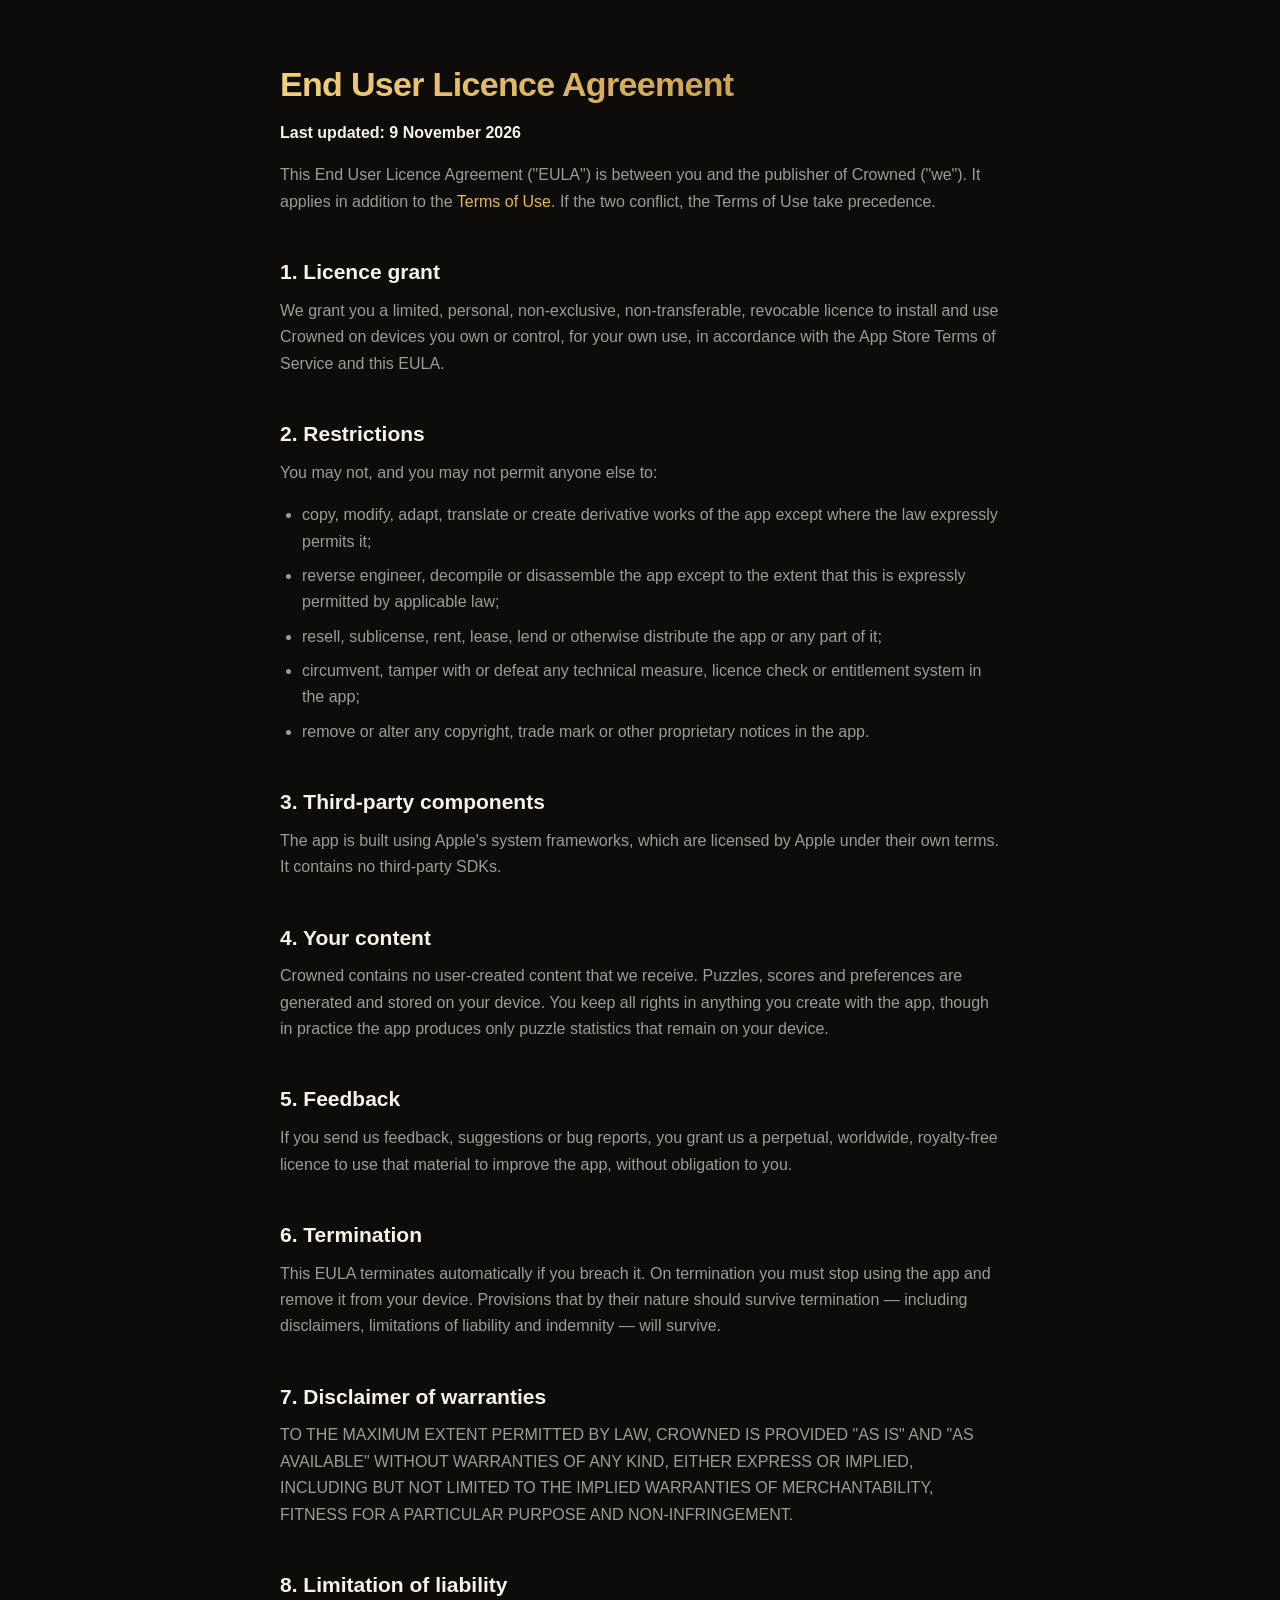
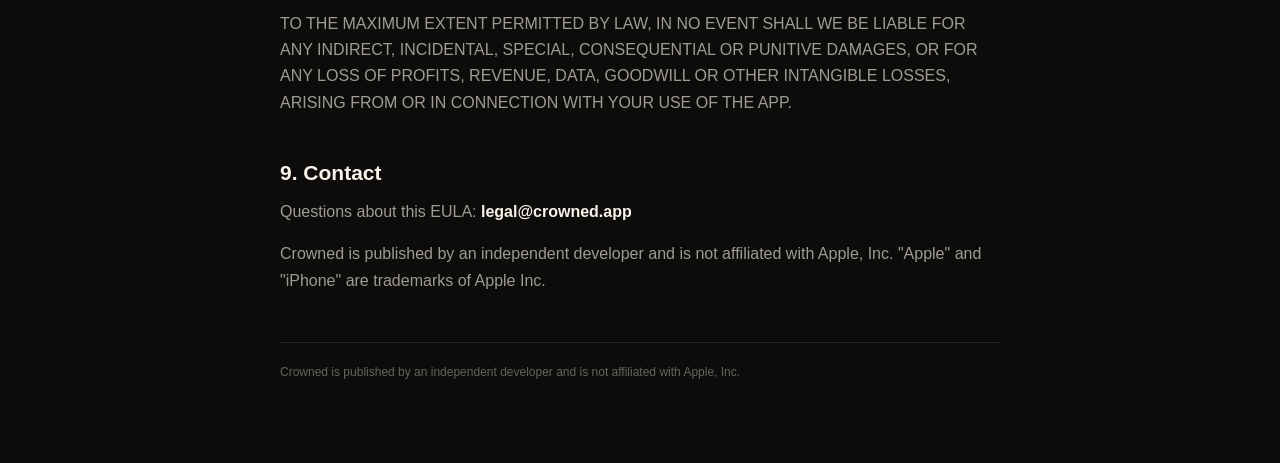
==== eula.html @ 3fae465a "Add legal and support pages for Crowned Privacy policy, terms of use, EULA, support page and landing" ====
<!DOCTYPE html>
<html lang="en">
<head>
<meta charset="utf-8">
<meta name="viewport" content="width=device-width, initial-scale=1">
<title>End User Licence Agreement — Crowned</title>
<meta name="description" content="The licence you accept when you install or use Crowned.">
<meta name="apple-mobile-web-app-capable" content="yes">
<meta name="theme-color" content="#0D0C0A">
<link rel="stylesheet" href="style.css">
</head>
<body>
<main>
<h1>End User Licence Agreement</h1>
<p><strong>Last updated: 9 November 2026</strong></p>
<p>This End User Licence Agreement ("EULA") is between you and the publisher of Crowned ("we"). It applies in addition to the <a href="terms.html">Terms of Use</a>. If the two conflict, the Terms of Use take precedence.</p>

<h2>1. Licence grant</h2>
<p>We grant you a limited, personal, non-exclusive, non-transferable, revocable licence to install and use Crowned on devices you own or control, for your own use, in accordance with the App Store Terms of Service and this EULA.</p>

<h2>2. Restrictions</h2>
<p>You may not, and you may not permit anyone else to:</p>
<ul>
<li>copy, modify, adapt, translate or create derivative works of the app except where the law expressly permits it;</li>
<li>reverse engineer, decompile or disassemble the app except to the extent that this is expressly permitted by applicable law;</li>
<li>resell, sublicense, rent, lease, lend or otherwise distribute the app or any part of it;</li>
<li>circumvent, tamper with or defeat any technical measure, licence check or entitlement system in the app;</li>
<li>remove or alter any copyright, trade mark or other proprietary notices in the app.</li>
</ul>

<h2>3. Third-party components</h2>
<p>The app is built using Apple's system frameworks, which are licensed by Apple under their own terms. It contains no third-party SDKs.</p>

<h2>4. Your content</h2>
<p>Crowned contains no user-created content that we receive. Puzzles, scores and preferences are generated and stored on your device. You keep all rights in anything you create with the app, though in practice the app produces only puzzle statistics that remain on your device.</p>

<h2>5. Feedback</h2>
<p>If you send us feedback, suggestions or bug reports, you grant us a perpetual, worldwide, royalty-free licence to use that material to improve the app, without obligation to you.</p>

<h2>6. Termination</h2>
<p>This EULA terminates automatically if you breach it. On termination you must stop using the app and remove it from your device. Provisions that by their nature should survive termination — including disclaimers, limitations of liability and indemnity — will survive.</p>

<h2>7. Disclaimer of warranties</h2>
<p>TO THE MAXIMUM EXTENT PERMITTED BY LAW, CROWNED IS PROVIDED "AS IS" AND "AS AVAILABLE" WITHOUT WARRANTIES OF ANY KIND, EITHER EXPRESS OR IMPLIED, INCLUDING BUT NOT LIMITED TO THE IMPLIED WARRANTIES OF MERCHANTABILITY, FITNESS FOR A PARTICULAR PURPOSE AND NON-INFRINGEMENT.</p>

<h2>8. Limitation of liability</h2>
<p>TO THE MAXIMUM EXTENT PERMITTED BY LAW, IN NO EVENT SHALL WE BE LIABLE FOR ANY INDIRECT, INCIDENTAL, SPECIAL, CONSEQUENTIAL OR PUNITIVE DAMAGES, OR FOR ANY LOSS OF PROFITS, REVENUE, DATA, GOODWILL OR OTHER INTANGIBLE LOSSES, ARISING FROM OR IN CONNECTION WITH YOUR USE OF THE APP.</p>

<h2>9. Contact</h2>
<p>Questions about this EULA: <strong>legal@crowned.app</strong></p>
<p>Crowned is published by an independent developer and is not affiliated with Apple, Inc. "Apple" and "iPhone" are trademarks of Apple Inc.</p>
</main>
<footer>
<p>Crowned is published by an independent developer and is not affiliated with Apple, Inc.</p>
</footer>
</body>
</html>
---- style.css ----
:root {
    color-scheme: dark;
    --bg: #0d0c0a;
    --surface: #1a1814;
    --text: #f7f3e9;
    --muted: rgba(247, 243, 233, 0.62);
    --accent: #e8b84b;
    --accent-2: #b8863b;
}

* { box-sizing: border-box; }

body {
    margin: 0;
    padding: 0 20px 64px;
    background: var(--bg);
    color: var(--text);
    font: 16px/1.65 -apple-system, BlinkMacSystemFont, "SF Pro Text", "Helvetica Neue", sans-serif;
    -webkit-text-size-adjust: 100%;
}

main { max-width: 720px; margin: 0 auto; }

h1 {
    font-size: 34px;
    font-weight: 800;
    letter-spacing: -0.02em;
    margin: 56px 0 8px;
    background: linear-gradient(100deg, #f3d07a, #b8863b);
    -webkit-background-clip: text;
    background-clip: text;
    color: transparent;
}

h2 {
    font-size: 21px;
    font-weight: 700;
    margin: 40px 0 8px;
    color: var(--text);
}

h3 {
    font-size: 16px;
    font-weight: 700;
    margin: 28px 0 6px;
    color: var(--muted);
    text-transform: uppercase;
    letter-spacing: 0.06em;
}

p { margin: 0 0 16px; color: var(--muted); }
strong { color: var(--text); }
code {
    background: rgba(255, 255, 255, 0.07);
    padding: 2px 6px;
    border-radius: 6px;
    font-size: 0.9em;
}

a { color: var(--accent); text-decoration: none; }
a:hover { text-decoration: underline; }

ul { margin: 0 0 16px; padding-left: 22px; color: var(--muted); }
li { margin: 0 0 8px; }

table {
    width: 100%;
    border-collapse: collapse;
    margin: 0 0 24px;
    font-size: 14px;
}

th, td {
    text-align: left;
    padding: 10px 12px;
    border-bottom: 1px solid rgba(255, 255, 255, 0.09);
    vertical-align: top;
}

th { color: var(--text); font-weight: 650; }
td { color: var(--muted); }

footer {
    max-width: 720px;
    margin: 48px auto 0;
    padding-top: 20px;
    border-top: 1px solid rgba(255, 255, 255, 0.09);
}

footer p { font-size: 12px; color: rgba(247, 243, 233, 0.38); }

/* The landing page */
.landing { padding-top: 48px; }
.landing .tagline { font-size: 18px; line-height: 1.55; margin-bottom: 28px; }

.cta {
    display: block;
    text-align: center;
    padding: 16px 24px;
    border-radius: 16px;
    background: linear-gradient(100deg, #f3d07a, #b8863b);
    color: #0d0c0a;
    font-weight: 800;
    letter-spacing: 0.01em;
    margin-bottom: 44px;
}
.cta:hover { text-decoration: none; }

.landing ul.cards { list-style: none; padding: 0; margin: 0 0 36px; }
.landing ul.cards li {
    background: rgba(255, 255, 255, 0.05);
    border-radius: 14px;
    padding: 14px 16px;
    margin-bottom: 10px;
}
.landing ul.cards strong { display: block; font-size: 16px; }
.landing ul.cards span { font-size: 14px; color: rgba(247, 243, 233, 0.6); }

.landing ul.plain li { margin-bottom: 8px; }

.landing .legal { font-size: 13px; margin-top: 40px; }
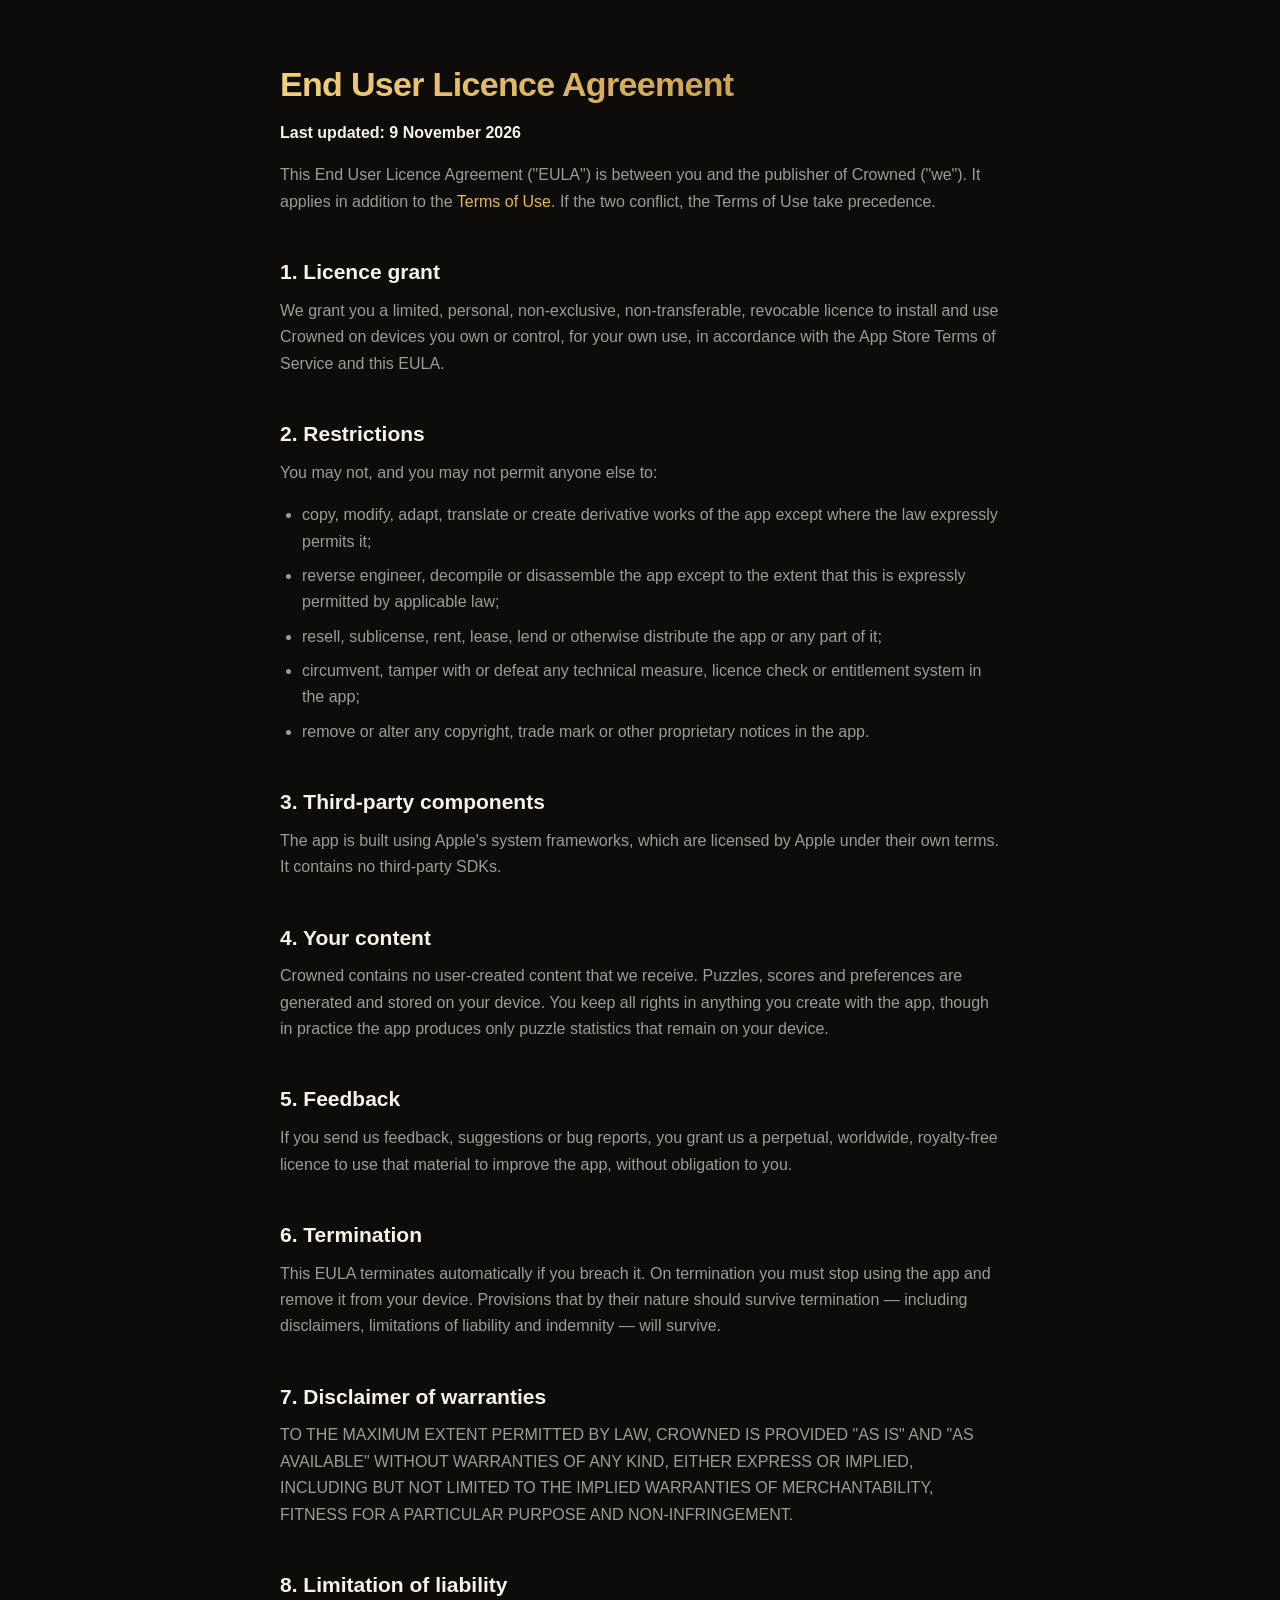
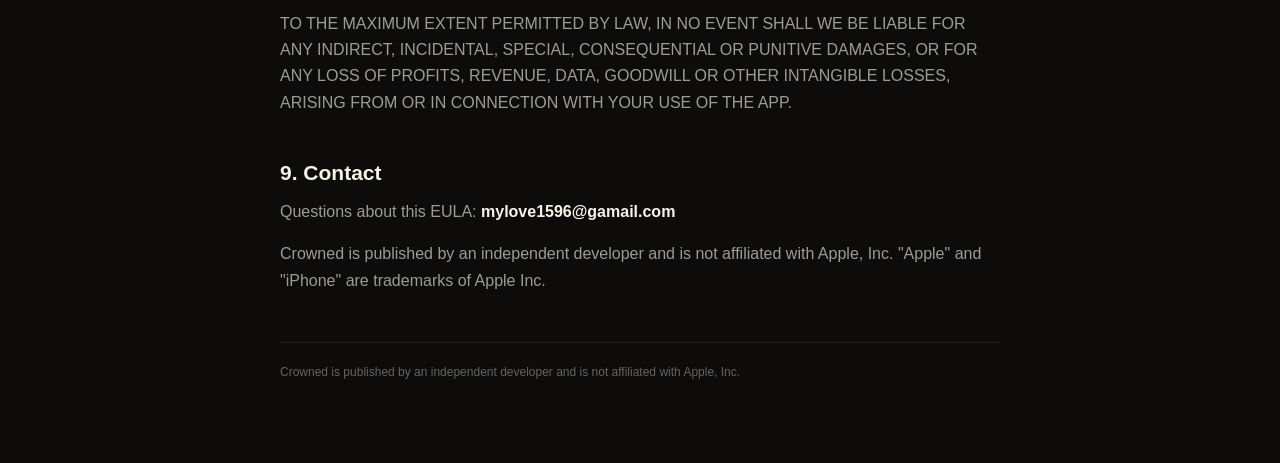
==== commit efe26995: "Update contact email to mylove1596@gamail.com Replace the placeholder support/legal/privacy addresse" ====
--- a/eula.html
+++ b/eula.html
@@ -47,7 +47,7 @@
 <p>TO THE MAXIMUM EXTENT PERMITTED BY LAW, IN NO EVENT SHALL WE BE LIABLE FOR ANY INDIRECT, INCIDENTAL, SPECIAL, CONSEQUENTIAL OR PUNITIVE DAMAGES, OR FOR ANY LOSS OF PROFITS, REVENUE, DATA, GOODWILL OR OTHER INTANGIBLE LOSSES, ARISING FROM OR IN CONNECTION WITH YOUR USE OF THE APP.</p>
 
 <h2>9. Contact</h2>
-<p>Questions about this EULA: <strong>legal@crowned.app</strong></p>
+<p>Questions about this EULA: <strong>mylove1596@gamail.com</strong></p>
 <p>Crowned is published by an independent developer and is not affiliated with Apple, Inc. "Apple" and "iPhone" are trademarks of Apple Inc.</p>
 </main>
 <footer>
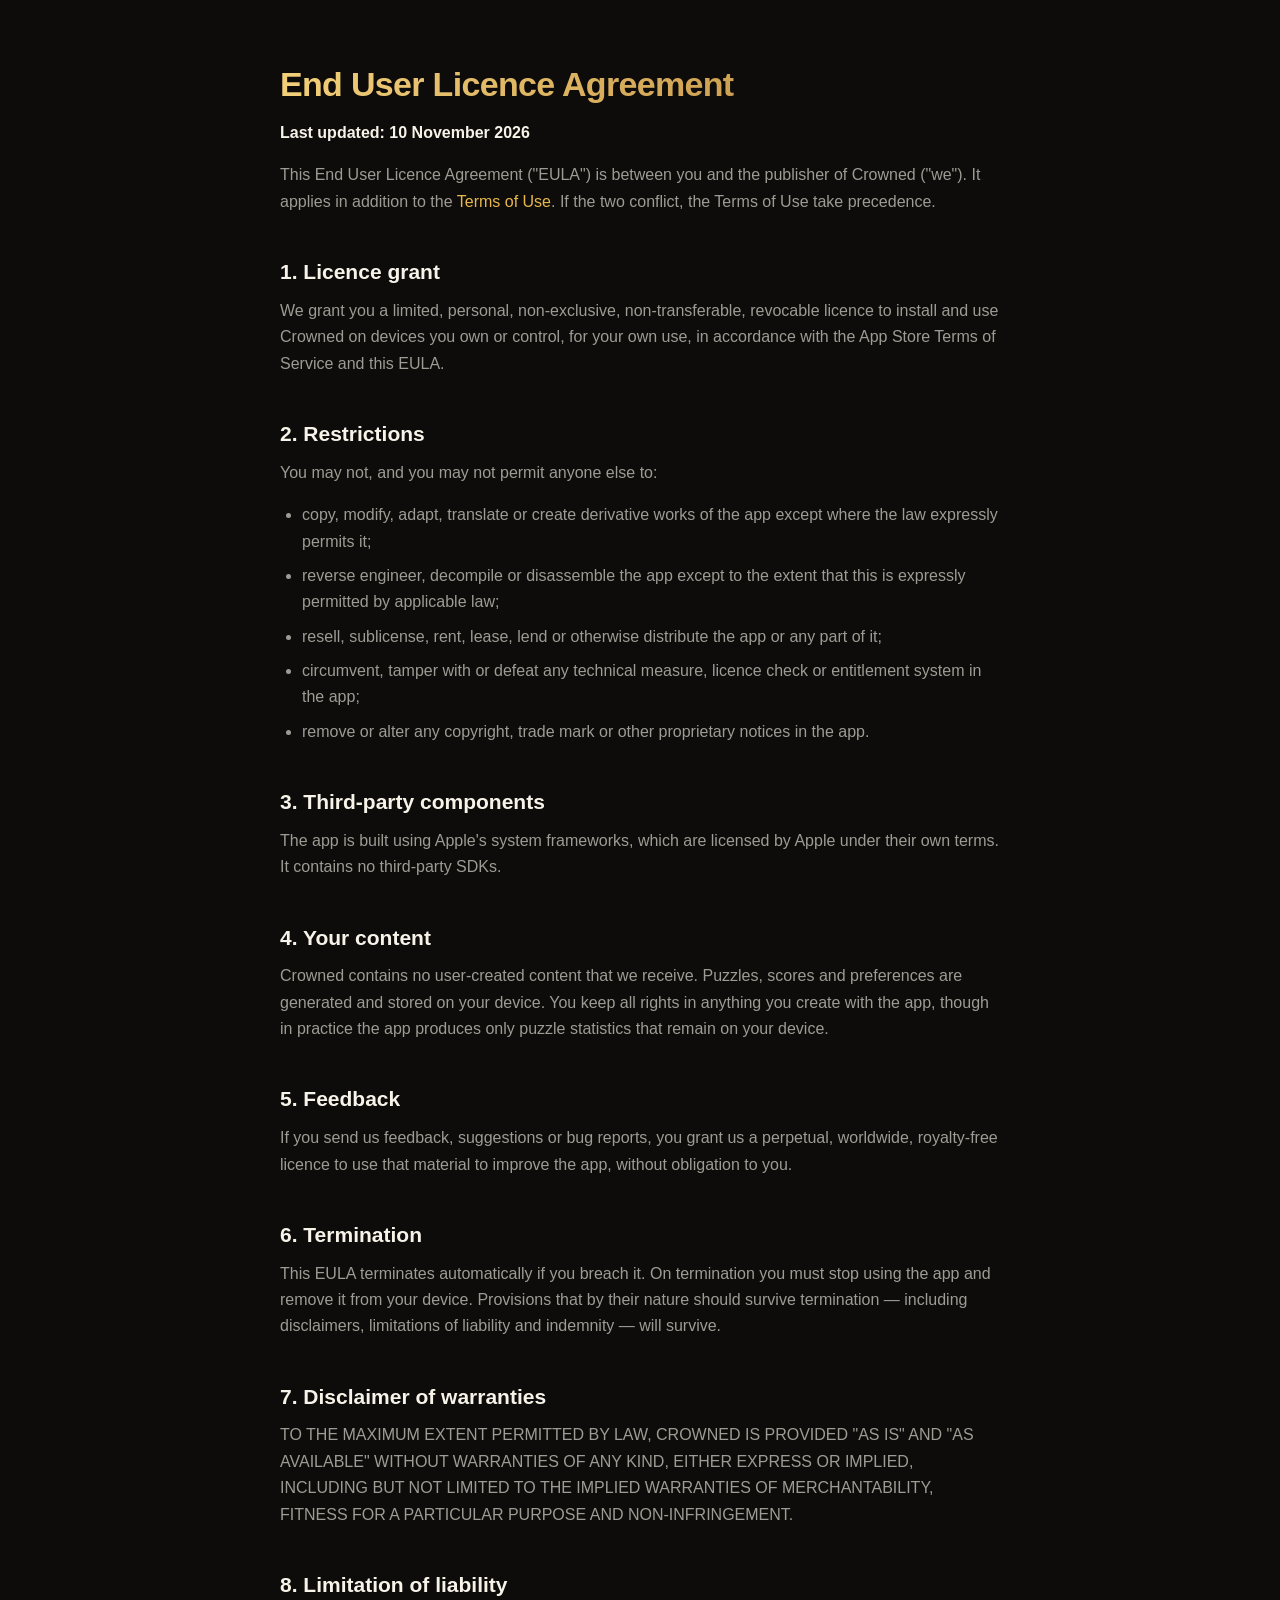
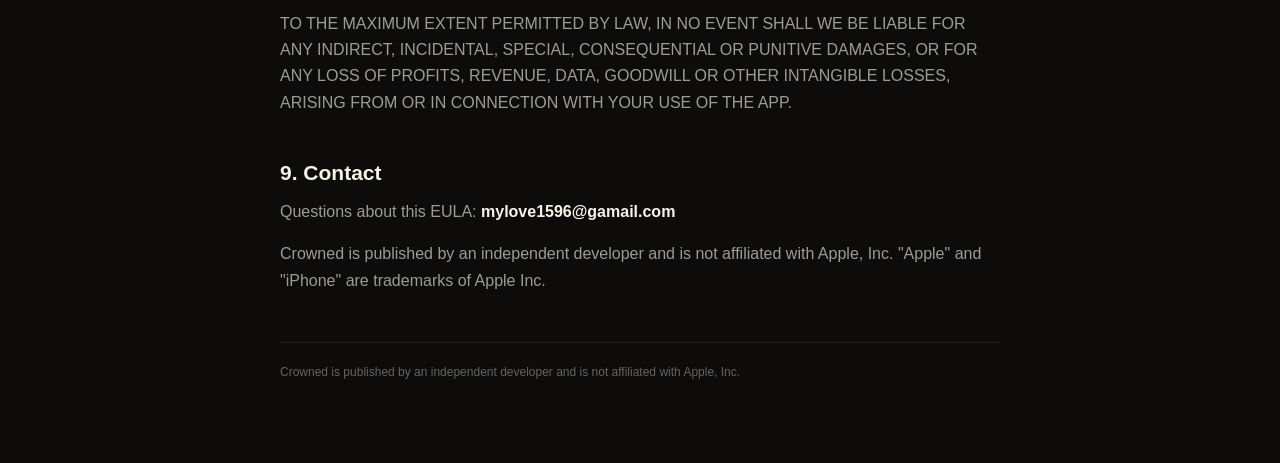
==== commit 0d60deca: "Align legal copy with the app's actual behaviour The daily challenge and the streak now follow the d" ====
--- a/eula.html
+++ b/eula.html
@@ -12,7 +12,7 @@
 <body>
 <main>
 <h1>End User Licence Agreement</h1>
-<p><strong>Last updated: 9 November 2026</strong></p>
+<p><strong>Last updated: 10 November 2026</strong></p>
 <p>This End User Licence Agreement ("EULA") is between you and the publisher of Crowned ("we"). It applies in addition to the <a href="terms.html">Terms of Use</a>. If the two conflict, the Terms of Use take precedence.</p>
 
 <h2>1. Licence grant</h2>
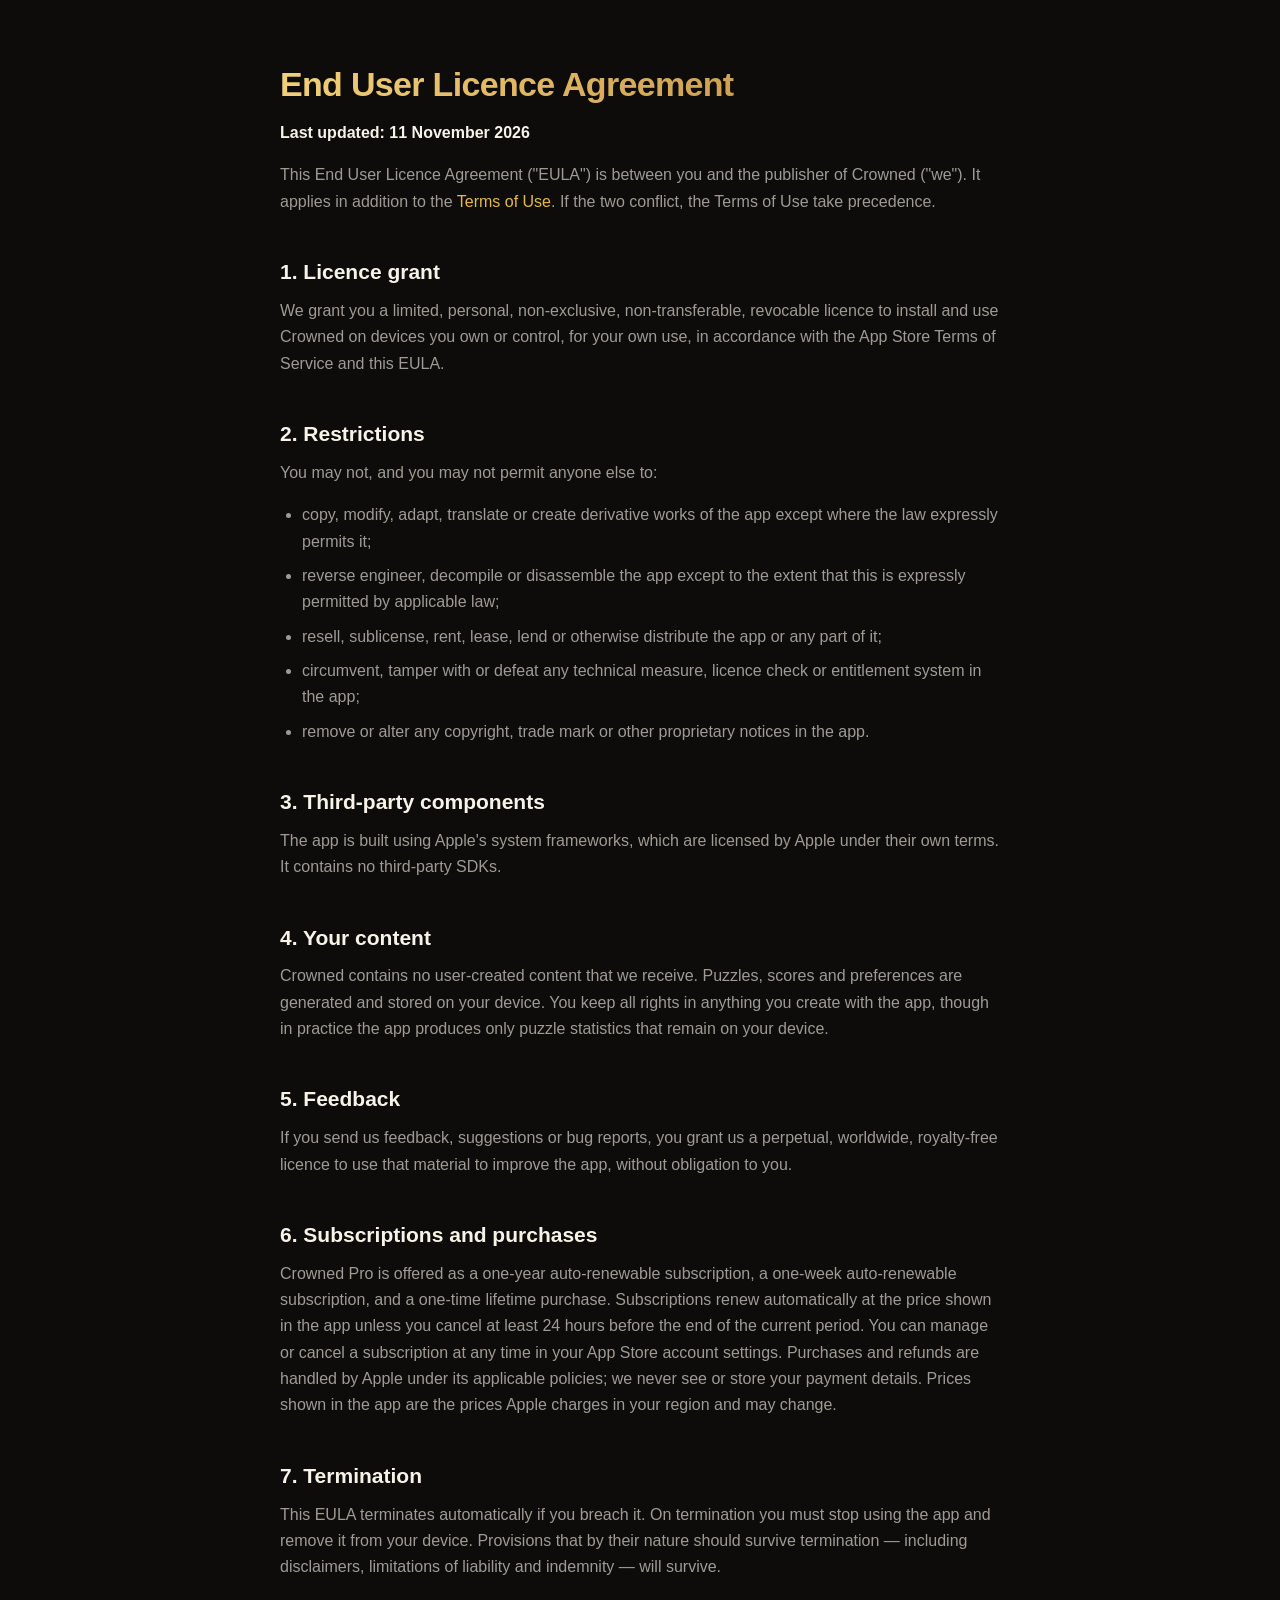
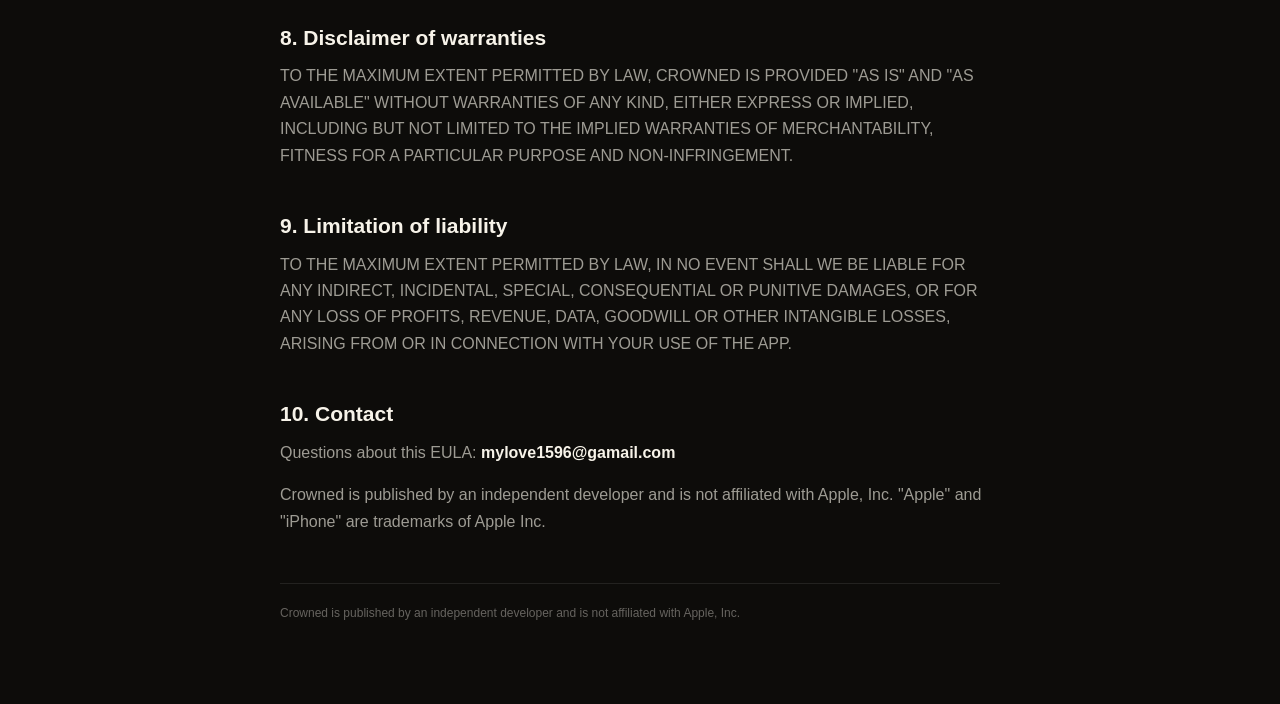
==== commit 23d9ec74: "docs: add subscription terms section to the EULA" ====
--- a/eula.html
+++ b/eula.html
@@ -12,7 +12,7 @@
 <body>
 <main>
 <h1>End User Licence Agreement</h1>
-<p><strong>Last updated: 10 November 2026</strong></p>
+<p><strong>Last updated: 11 November 2026</strong></p>
 <p>This End User Licence Agreement ("EULA") is between you and the publisher of Crowned ("we"). It applies in addition to the <a href="terms.html">Terms of Use</a>. If the two conflict, the Terms of Use take precedence.</p>
 
 <h2>1. Licence grant</h2>
@@ -37,16 +37,19 @@
 <h2>5. Feedback</h2>
 <p>If you send us feedback, suggestions or bug reports, you grant us a perpetual, worldwide, royalty-free licence to use that material to improve the app, without obligation to you.</p>
 
-<h2>6. Termination</h2>
+<h2>6. Subscriptions and purchases</h2>
+<p>Crowned Pro is offered as a one-year auto-renewable subscription, a one-week auto-renewable subscription, and a one-time lifetime purchase. Subscriptions renew automatically at the price shown in the app unless you cancel at least 24 hours before the end of the current period. You can manage or cancel a subscription at any time in your App Store account settings. Purchases and refunds are handled by Apple under its applicable policies; we never see or store your payment details. Prices shown in the app are the prices Apple charges in your region and may change.</p>
+
+<h2>7. Termination</h2>
 <p>This EULA terminates automatically if you breach it. On termination you must stop using the app and remove it from your device. Provisions that by their nature should survive termination — including disclaimers, limitations of liability and indemnity — will survive.</p>
 
-<h2>7. Disclaimer of warranties</h2>
+<h2>8. Disclaimer of warranties</h2>
 <p>TO THE MAXIMUM EXTENT PERMITTED BY LAW, CROWNED IS PROVIDED "AS IS" AND "AS AVAILABLE" WITHOUT WARRANTIES OF ANY KIND, EITHER EXPRESS OR IMPLIED, INCLUDING BUT NOT LIMITED TO THE IMPLIED WARRANTIES OF MERCHANTABILITY, FITNESS FOR A PARTICULAR PURPOSE AND NON-INFRINGEMENT.</p>
 
-<h2>8. Limitation of liability</h2>
+<h2>9. Limitation of liability</h2>
 <p>TO THE MAXIMUM EXTENT PERMITTED BY LAW, IN NO EVENT SHALL WE BE LIABLE FOR ANY INDIRECT, INCIDENTAL, SPECIAL, CONSEQUENTIAL OR PUNITIVE DAMAGES, OR FOR ANY LOSS OF PROFITS, REVENUE, DATA, GOODWILL OR OTHER INTANGIBLE LOSSES, ARISING FROM OR IN CONNECTION WITH YOUR USE OF THE APP.</p>
 
-<h2>9. Contact</h2>
+<h2>10. Contact</h2>
 <p>Questions about this EULA: <strong>mylove1596@gamail.com</strong></p>
 <p>Crowned is published by an independent developer and is not affiliated with Apple, Inc. "Apple" and "iPhone" are trademarks of Apple Inc.</p>
 </main>
--- a/style.css
+++ b/style.css
@@ -106,6 +106,10 @@
 }
 .cta:hover { text-decoration: none; }
 
+/* ⚠️ 必须显式盖掉 .cta 的 display:block —— 否则 [hidden] 会被它覆盖，
+   按钮在「链接缺参数」时依然会显示出来。 */
+.cta[hidden] { display: none; }
+
 .landing ul.cards { list-style: none; padding: 0; margin: 0 0 36px; }
 .landing ul.cards li {
     background: rgba(255, 255, 255, 0.05);
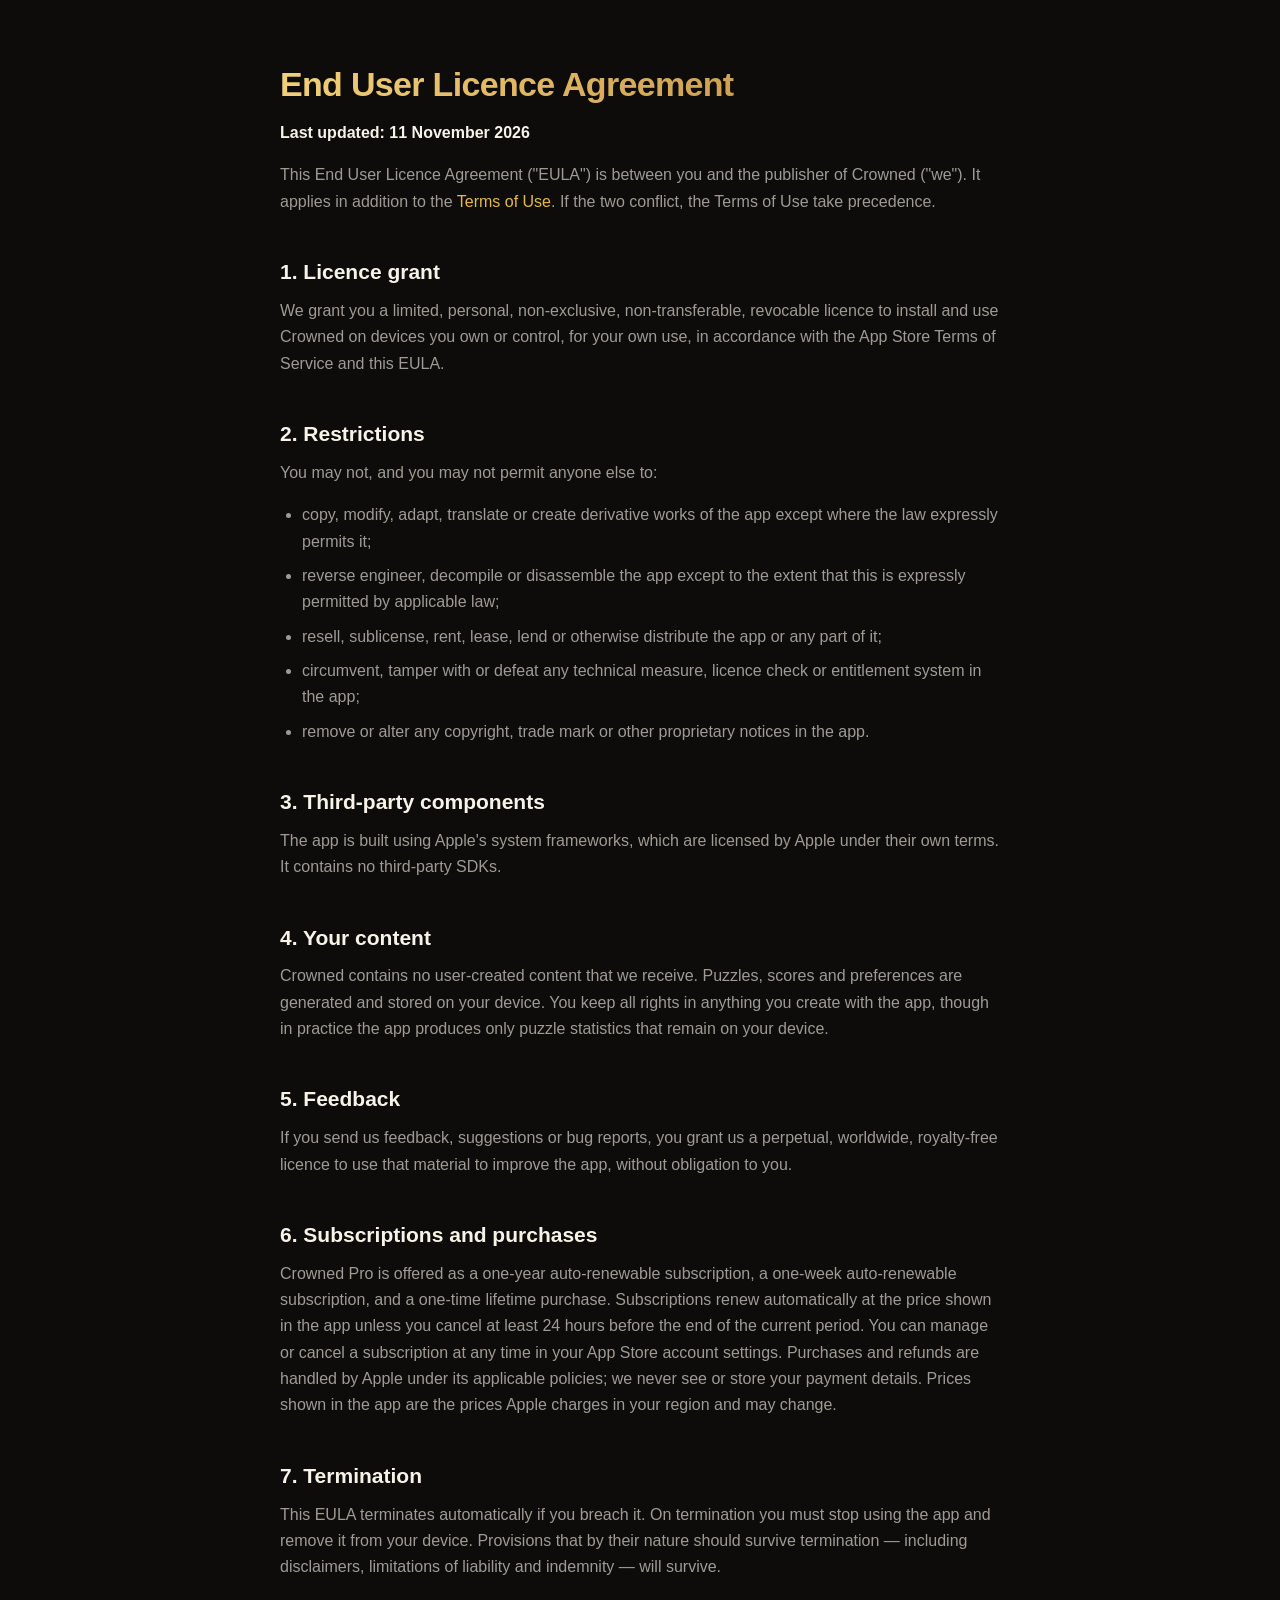
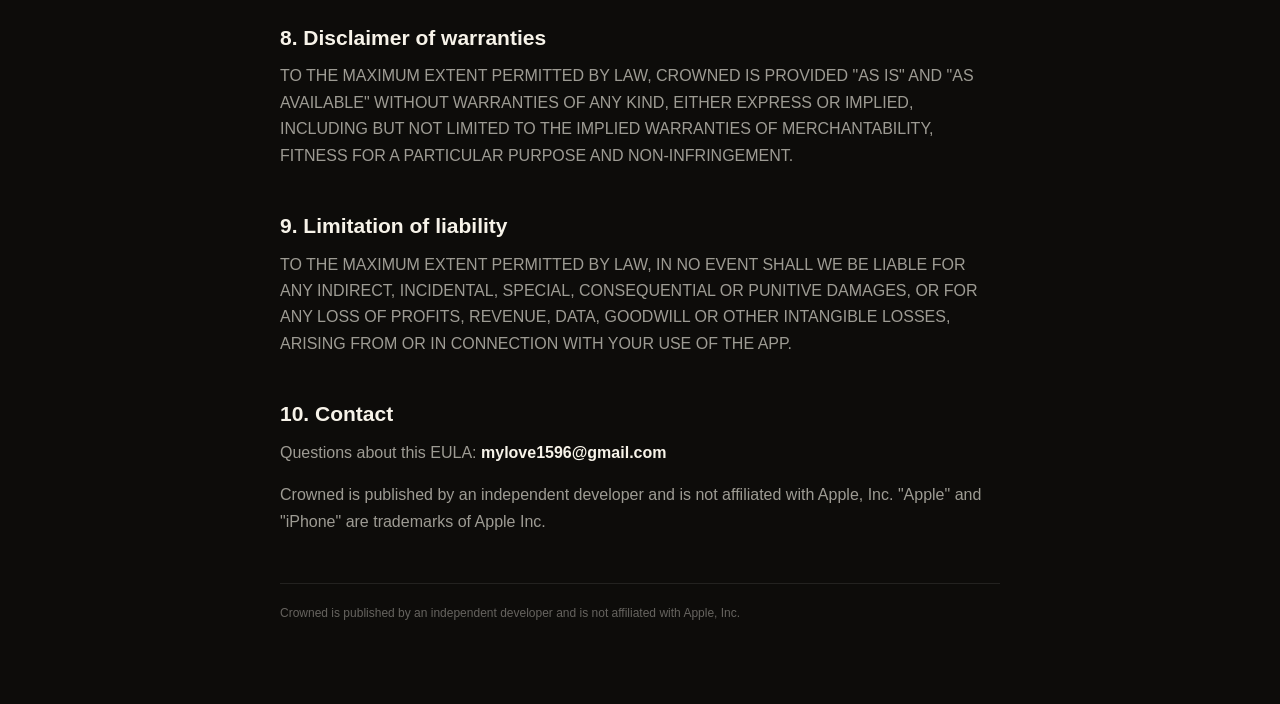
==== commit 33f79573: "fix(site): correct public contact address to mylove1596@gmail.com" ====
--- a/eula.html
+++ b/eula.html
@@ -50,7 +50,7 @@
 <p>TO THE MAXIMUM EXTENT PERMITTED BY LAW, IN NO EVENT SHALL WE BE LIABLE FOR ANY INDIRECT, INCIDENTAL, SPECIAL, CONSEQUENTIAL OR PUNITIVE DAMAGES, OR FOR ANY LOSS OF PROFITS, REVENUE, DATA, GOODWILL OR OTHER INTANGIBLE LOSSES, ARISING FROM OR IN CONNECTION WITH YOUR USE OF THE APP.</p>
 
 <h2>10. Contact</h2>
-<p>Questions about this EULA: <strong>mylove1596@gamail.com</strong></p>
+<p>Questions about this EULA: <strong>mylove1596@gmail.com</strong></p>
 <p>Crowned is published by an independent developer and is not affiliated with Apple, Inc. "Apple" and "iPhone" are trademarks of Apple Inc.</p>
 </main>
 <footer>
--- a/style.css
+++ b/style.css
@@ -123,3 +123,44 @@
 .landing ul.plain li { margin-bottom: 8px; }
 
 .landing .legal { font-size: 13px; margin-top: 40px; }
+
+/* ============================================================
+   分享落地页的棋盘
+   ============================================================
+   ⚠️ 这块样式必须和 App 内 `Crowned/Theme/Theme.swift` + `PuzzleBoardView.swift`
+      的视觉规则一致，网页上显示的盘面要像 App 里那一张：
+      · 格子间距 2px（App 的 Metrics.cellSpacing）
+      · 区域之间的边界 3px 白线，同区域内部 0.5px 淡线（App 的 regionBorder）
+      · 外框 3px 白线，圆角 18px（App 的 cornerRadius + 6）
+   边界用 inset box-shadow 画在格子的内侧，每条内部边界只画一次，
+   否则相邻两格各画一条会叠成 6px，比 App 里粗一倍。 */
+.board {
+    display: grid;
+    gap: 2px;
+    width: min(90vw, 420px);
+    margin: 0 auto 18px;
+    padding: 0;
+    /* 棋盘底色 = App 内 ThemeColor.surface，让缝隙和外框和 App 里完全一致 */
+    background: #21242E;
+    border: 3px solid rgba(255, 255, 255, 0.85);
+    border-radius: 18px;
+    overflow: hidden;
+    box-shadow: 0 18px 40px rgba(0, 0, 0, 0.45);
+}
+
+.board .cell {
+    aspect-ratio: 1 / 1;
+    border-radius: 2px;
+}
+
+.board[hidden] { display: none; }
+
+.board-note {
+    text-align: center;
+    font-size: 13px;
+    color: rgba(247, 243, 233, 0.5);
+    margin: 0 0 8px;
+}
+
+.board-note[hidden] { display: none; }
+
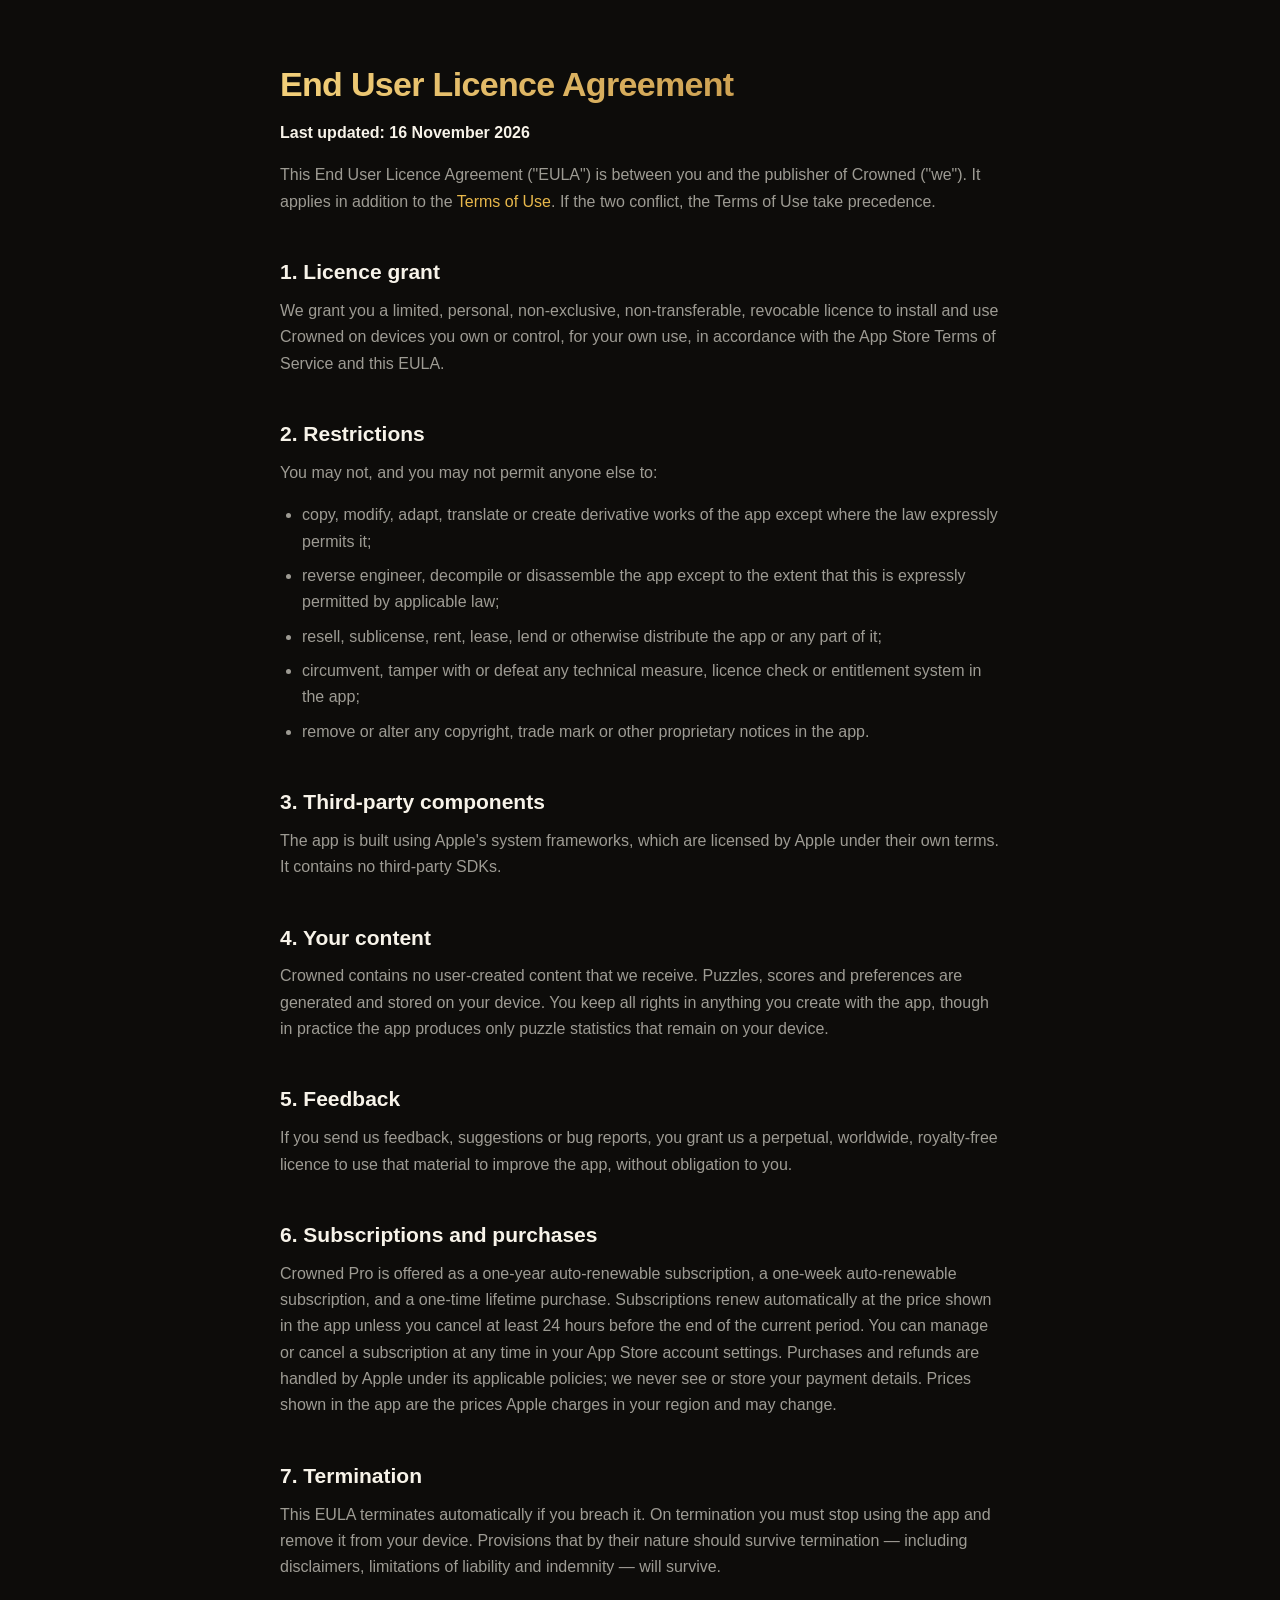
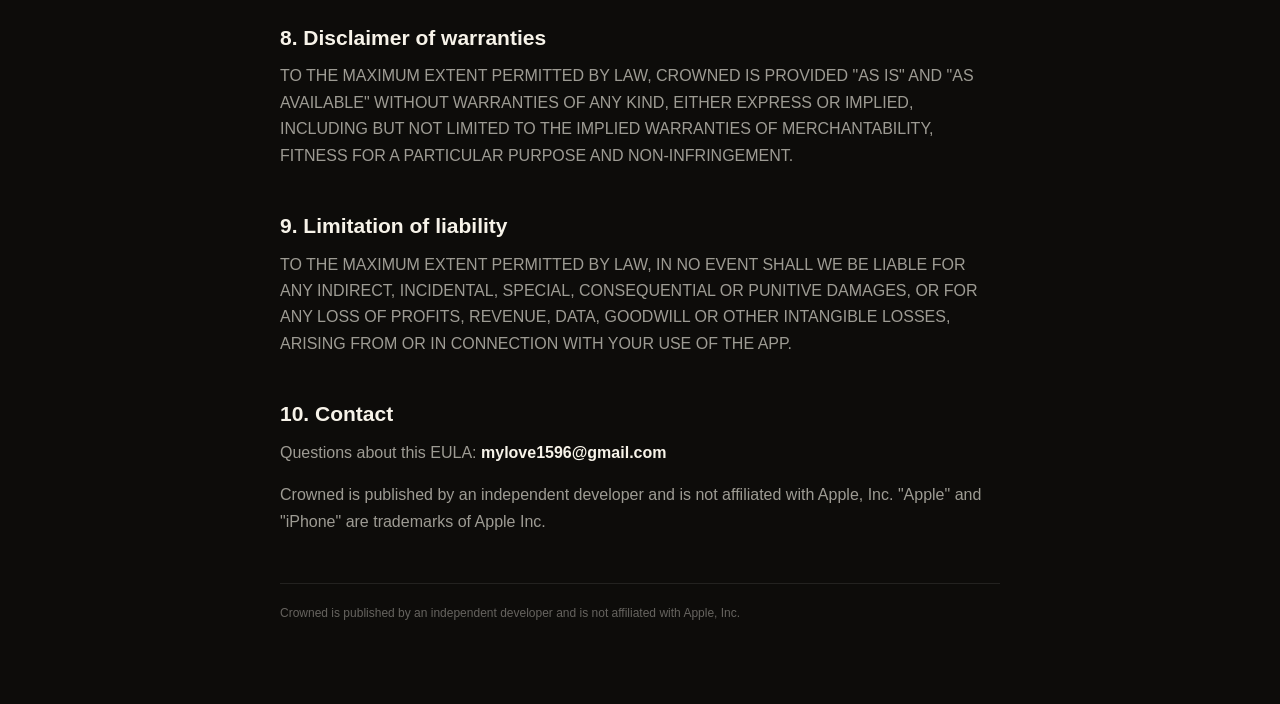
==== commit 301c2dcf: "fix(site): bump legal page last-updated date to 16 November 2026" ====
--- a/eula.html
+++ b/eula.html
@@ -12,7 +12,7 @@
 <body>
 <main>
 <h1>End User Licence Agreement</h1>
-<p><strong>Last updated: 11 November 2026</strong></p>
+<p><strong>Last updated: 16 November 2026</strong></p>
 <p>This End User Licence Agreement ("EULA") is between you and the publisher of Crowned ("we"). It applies in addition to the <a href="terms.html">Terms of Use</a>. If the two conflict, the Terms of Use take precedence.</p>
 
 <h2>1. Licence grant</h2>
